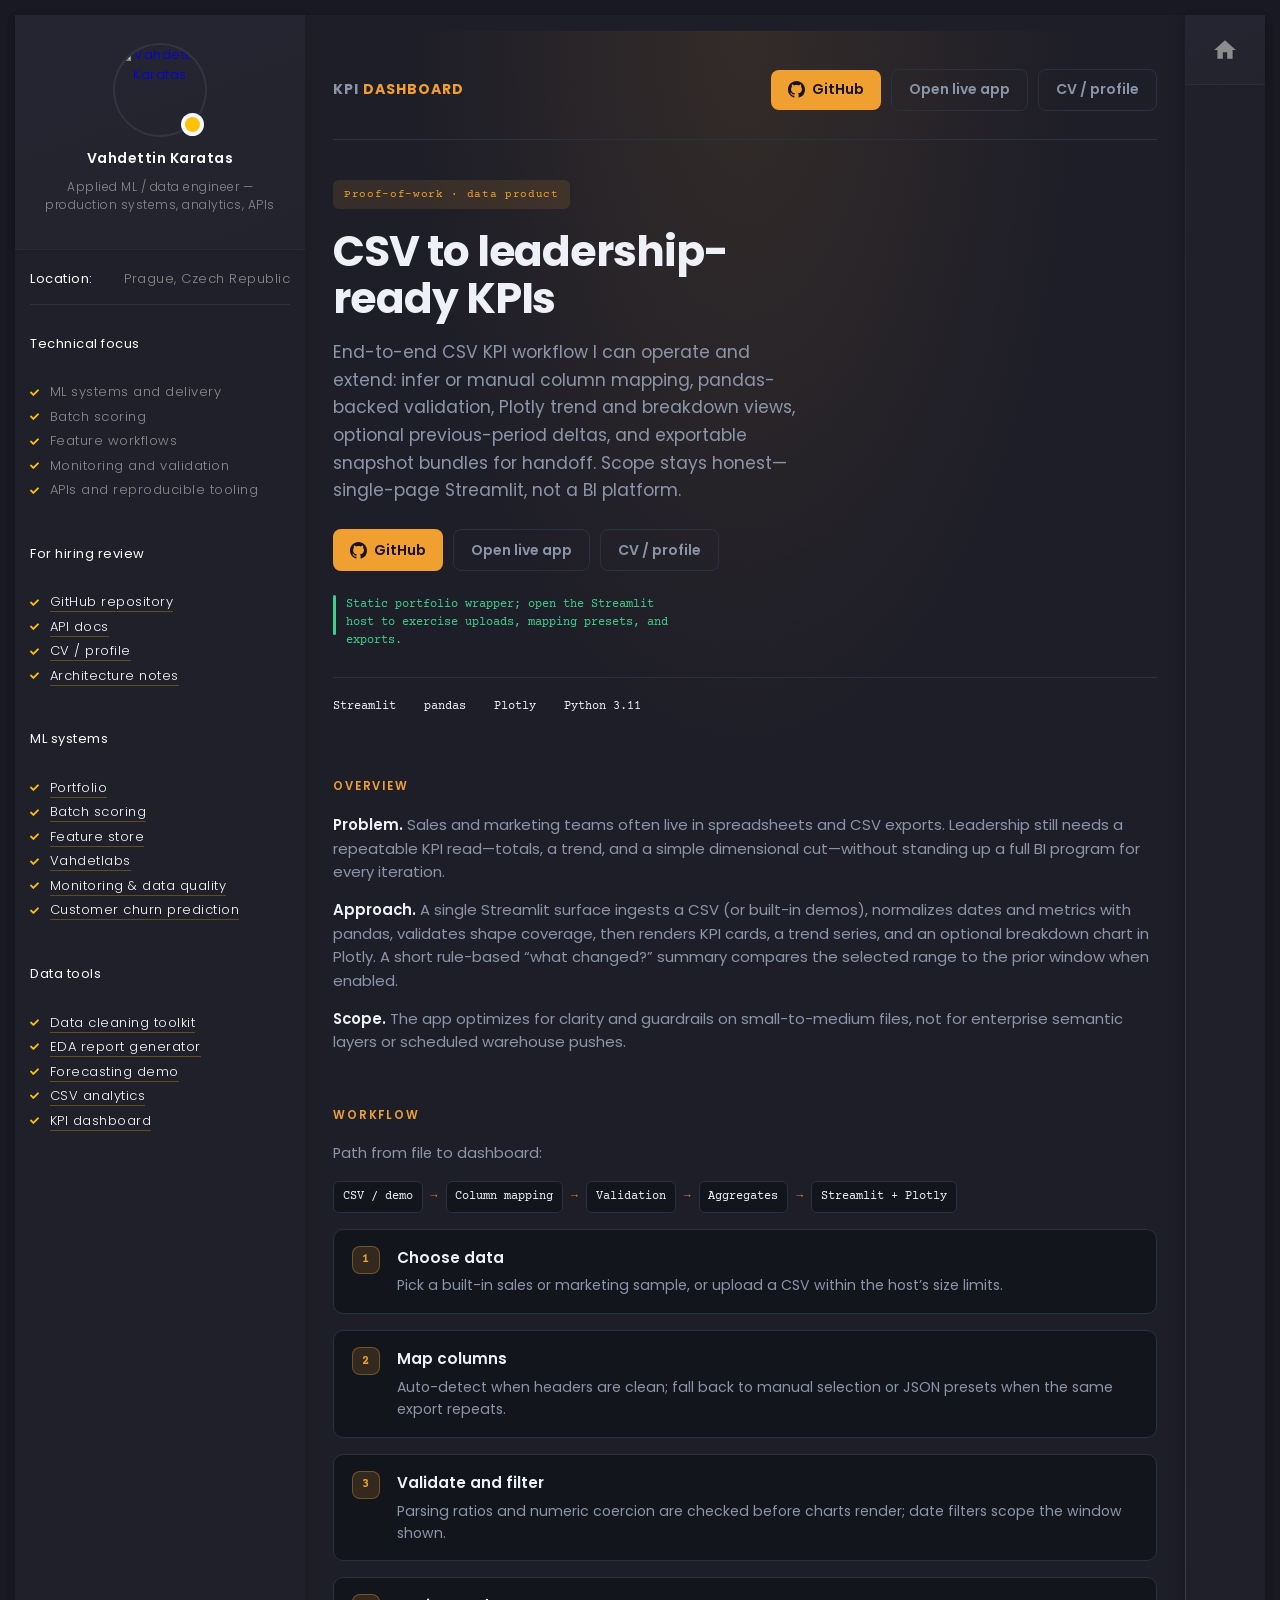
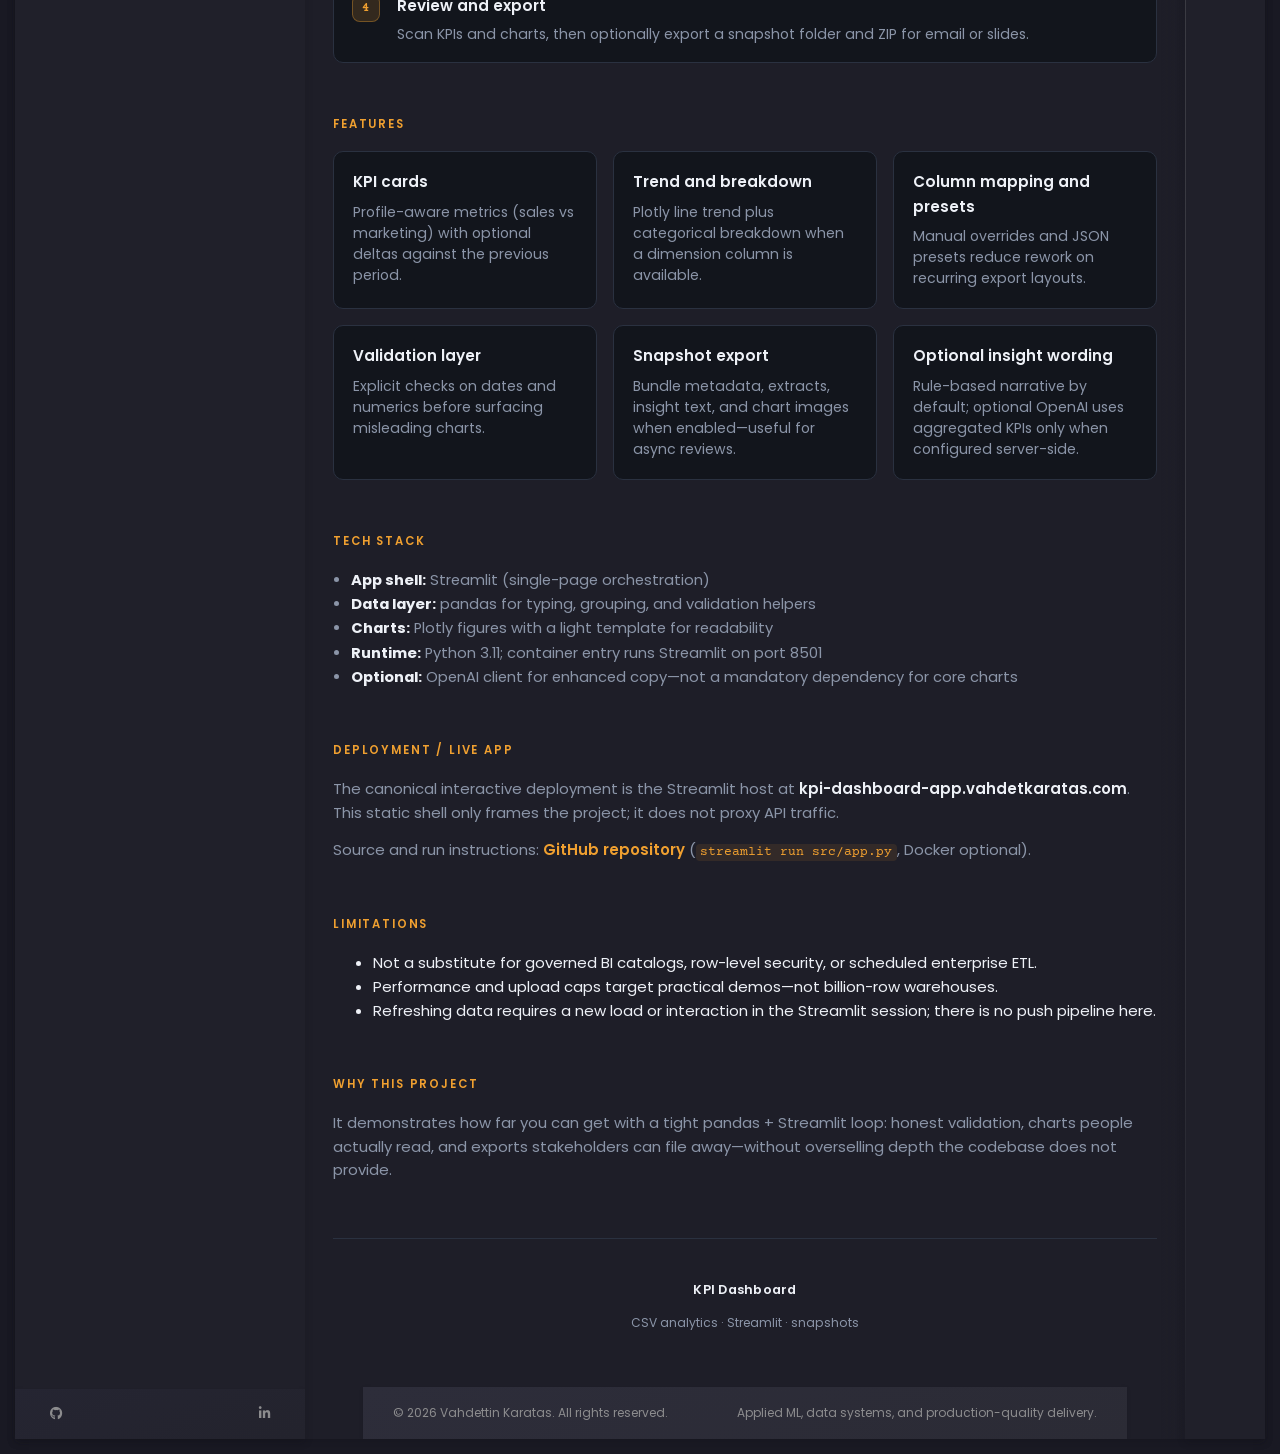
==== layout-shell/index.html @ 9b792c6f "u1" ====
<!DOCTYPE html>
<html lang="en">
<head>
  <meta charset="UTF-8">
  <meta name="viewport" content="width=device-width, initial-scale=1">
  <meta name="description" content="Streamlit KPI dashboard for CSV exports: pandas transforms, Plotly charts, mapping presets, snapshot ZIP export, optional compare-to-previous-period summaries.">
  <meta name="theme-color" content="#0a0c10">
  <title>KPI Dashboard — applied data product</title>
  <link rel="icon" href="/favicon.svg" type="image/svg+xml">
  <link rel="shortcut icon" href="/favicon.svg" type="image/svg+xml">
  <link rel="preconnect" href="https://fonts.googleapis.com">
  <link rel="preconnect" href="https://fonts.gstatic.com" crossorigin>
  <link href="https://fonts.googleapis.com/css2?family=Courier+Prime:ital,wght@0,400;0,700;1,400&family=Poppins:wght@200;300;400;600;700&display=swap" rel="stylesheet">
  <link rel="stylesheet" href="https://cdnjs.cloudflare.com/ajax/libs/font-awesome/5.15.4/css/all.min.css" crossorigin="anonymous" referrerpolicy="no-referrer">
  <link rel="stylesheet" href="shell.css">
  <link rel="stylesheet" href="demo-content.css">
</head>
<body>
  <div class="shell-outer">
    <div class="shell-card">
      <div class="art-info-bar">
        <div class="art-info-bar-frame">
          <div class="art-info-bar-header">
            <button type="button" class="art-info-bar-btn" aria-label="Toggle info" aria-expanded="false">
              <i class="fas fa-ellipsis-v" aria-hidden="true"></i>
            </button>
          </div>

          <div class="art-header">
            <div class="art-avatar">
              <a href="https://vahdetkaratas.com/" class="art-avatar-curtain">
                <img src="https://vahdetkaratas.com/img/face-1.jpg" alt="Vahdettin Karatas" width="90" height="90">
                <i class="fas fa-expand" aria-hidden="true"></i>
              </a>
              <div class="art-lamp-light">
                <div class="art-available-lamp"></div>
              </div>
            </div>
            <h5 class="art-name mb-10"><a href="https://vahdetkaratas.com/">Vahdettin Karatas</a></h5>
            <div class="art-sm-text">Applied ML / data engineer — production systems, analytics, APIs</div>
            
          </div>

          <div id="scrollbar2" class="art-scroll-frame">
            <div class="art-table p-15-15">
              <ul>
                <li><h6>Location:</h6><span>Prague, Czech Republic</span></li>
              </ul>
            </div>

            <div class="art-ls-divider"></div>

            <div class="art-knowledge-block p-30-15">
              <h6 class="mb-15">Technical focus</h6>
              <ul class="art-knowledge-list p-15-0">
                <li>ML systems and delivery</li>
<li>Batch scoring</li>
<li>Feature workflows</li>
<li>Monitoring and validation</li>
<li>APIs and reproducible tooling</li>
              </ul>
            </div>

            <div class="art-knowledge-block p-30-15">
              <h6 class="mb-15">For hiring review</h6>
              <ul class="art-knowledge-list p-15-0">
                <li><a href="https://github.com/vahdetkaratas/streamlit-kpi-dashboard" target="_blank" rel="noopener noreferrer">GitHub repository</a></li>
<li><a href="https://rag-qa.vahdetkaratas.com/docs" target="_blank" rel="noopener noreferrer">API docs</a></li>
<li><a href="https://vahdetkaratas.com/" target="_blank" rel="noopener noreferrer">CV / profile</a></li>
<li><a href="https://github.com/vahdetkaratas/streamlit-kpi-dashboard" target="_blank" rel="noopener noreferrer">Architecture notes</a></li>
              </ul>
            </div>

            <div class="art-knowledge-block p-30-15"><h6 class="mb-15">ML systems</h6><ul class="art-knowledge-list p-15-0"><li><a href="https://vahdetkaratas.com/portfolio" target="_blank" rel="noopener noreferrer">Portfolio</a></li>
<li><a href="https://batch-scoring.vahdetkaratas.com/" target="_blank" rel="noopener noreferrer">Batch scoring</a></li>
<li><a href="https://feature-store.vahdetkaratas.com/" target="_blank" rel="noopener noreferrer">Feature store</a></li>
<li><a href="https://vahdetlabs.com/" target="_blank" rel="noopener noreferrer">Vahdetlabs</a></li>
<li><a href="https://monitoring.vahdetlabs.com/" target="_blank" rel="noopener noreferrer">Monitoring &amp; data quality</a></li>
<li><a href="https://churn.vahdetlabs.com/" target="_blank" rel="noopener noreferrer">Customer churn prediction</a></li></ul></div><div class="art-knowledge-block p-30-15"><h6 class="mb-15">Data tools</h6><ul class="art-knowledge-list p-15-0"><li><a href="https://data-cleaning.vahdetlabs.com/" target="_blank" rel="noopener noreferrer">Data cleaning toolkit</a></li>
<li><a href="https://eda-report.vahdetlabs.com/" target="_blank" rel="noopener noreferrer">EDA report generator</a></li>
<li><a href="https://forecasting.vahdetlabs.com/" target="_blank" rel="noopener noreferrer">Forecasting demo</a></li>
<li><a href="https://ai-analysis.vahdetlabs.com/" target="_blank" rel="noopener noreferrer">CSV analytics</a></li>
<li><a href="https://kpi-dashboard.vahdetlabs.com/" target="_blank" rel="noopener noreferrer">KPI dashboard</a></li></ul></div>
          </div>

          <div class="art-ls-social">
            <a href="https://github.com/vahdetkaratas" target="_blank" rel="noopener noreferrer" title="GitHub" aria-label="GitHub"><i class="fab fa-github" aria-hidden="true"></i></a>
<a href="https://linkedin.com/in/vahdetkaratas" target="_blank" rel="noopener noreferrer" title="LinkedIn" aria-label="LinkedIn"><i class="fab fa-linkedin-in" aria-hidden="true"></i></a>
          </div>
        </div>
      </div>

      <div class="shell-main-wrap" id="shellMainWrap">
        <div class="shell-mobile-curtain" id="shellMobileCurtain" aria-hidden="true"></div>
        <div class="shell-main">
          <main class="shell-scroll" id="shellScroll">
            <div class="shell-content" id="projectContent">
              <div class="batch-page kpi-shell">
                <a class="skip" href="#main">Skip to content</a>

                <div class="wrap">
                  <header>
                    <div class="logo" id="top">KPI <span>Dashboard</span></div>
                    <div class="nav-actions">
                      <a class="btn btn-primary" href="https://github.com/vahdetkaratas/streamlit-kpi-dashboard" target="_blank" rel="noopener noreferrer"><svg viewBox="0 0 24 24" aria-hidden="true"><path d="M12 0C5.37 0 0 5.37 0 12c0 5.31 3.435 9.795 8.205 11.385.6.105.825-.255.825-.57 0-.285-.015-1.23-.015-2.235-3.015.555-3.795-.735-4.035-1.41-.135-.345-.72-1.41-1.23-1.695-.42-.225-1.02-.78-.015-.795.945-.015 1.62.87 1.845 1.23 1.08 1.815 2.805 1.305 3.495.99.105-.78.42-1.305.765-1.605-2.67-.3-5.46-1.335-5.46-5.925 0-1.305.465-2.385 1.23-3.225-.12-.3-.54-1.53.12-3.18 0 0 1.005-.315 3.3 1.23.96-.27 1.98-.405 3-.405s2.04.135 3 .405c2.295-1.56 3.3-1.23 3.3-1.23.66 1.65.24 2.88.12 3.18.765.84 1.23 1.905 1.23 3.225 0 4.605-2.805 5.625-5.475 5.925.435.375.81 1.095.81 2.22 0 1.605-.015 2.895-.015 3.3 0 .315.225.69.825.57A12.02 12.02 0 0024 12c0-6.63-5.37-12-12-12z"/></svg>GitHub</a>
<a class="btn btn-ghost" href="https://kpi-dashboard-app.vahdetkaratas.com/" target="_blank" rel="noopener noreferrer">Open live app</a>
<a class="btn btn-ghost" href="https://vahdetkaratas.com/" target="_blank" rel="noopener noreferrer">CV / profile</a>
                    </div>
                  </header>

                  <div id="main">
                    <section class="hero">
                      <span class="hero-badge">Proof-of-work · data product</span>
                      <h1>CSV to leadership-ready KPIs</h1>
                      <p class="hero-lead">End-to-end CSV KPI workflow I can operate and extend: infer or manual column mapping, pandas-backed validation, Plotly trend and breakdown views, optional previous-period deltas, and exportable snapshot bundles for handoff. Scope stays honest—single-page Streamlit, not a BI platform.</p>
                      <div class="hero-cta">
                        <a class="btn btn-primary" href="https://github.com/vahdetkaratas/streamlit-kpi-dashboard" target="_blank" rel="noopener noreferrer"><svg viewBox="0 0 24 24" aria-hidden="true"><path d="M12 0C5.37 0 0 5.37 0 12c0 5.31 3.435 9.795 8.205 11.385.6.105.825-.255.825-.57 0-.285-.015-1.23-.015-2.235-3.015.555-3.795-.735-4.035-1.41-.135-.345-.72-1.41-1.23-1.695-.42-.225-1.02-.78-.015-.795.945-.015 1.62.87 1.845 1.23 1.08 1.815 2.805 1.305 3.495.99.105-.78.42-1.305.765-1.605-2.67-.3-5.46-1.335-5.46-5.925 0-1.305.465-2.385 1.23-3.225-.12-.3-.54-1.53.12-3.18 0 0 1.005-.315 3.3 1.23.96-.27 1.98-.405 3-.405s2.04.135 3 .405c2.295-1.56 3.3-1.23 3.3-1.23.66 1.65.24 2.88.12 3.18.765.84 1.23 1.905 1.23 3.225 0 4.605-2.805 5.625-5.475 5.925.435.375.81 1.095.81 2.22 0 1.605-.015 2.895-.015 3.3 0 .315.225.69.825.57A12.02 12.02 0 0024 12c0-6.63-5.37-12-12-12z"/></svg>GitHub</a>
<a class="btn btn-ghost" href="https://kpi-dashboard-app.vahdetkaratas.com/" target="_blank" rel="noopener noreferrer">Open live app</a>
<a class="btn btn-ghost" href="https://vahdetkaratas.com/" target="_blank" rel="noopener noreferrer">CV / profile</a>
                      </div>
                      <p class="hero-note">Static portfolio wrapper; open the Streamlit host to exercise uploads, mapping presets, and exports.</p>
                      <div class="metrics" aria-label="Project facts">
                        <div><span>Streamlit</span></div>
<div><span>pandas</span></div>
<div><span>Plotly</span></div>
<div><span>Python 3.11</span></div>
                      </div>
                    </section>

                    

                    <section class="proj-section" aria-labelledby="overview-heading">
  <h2 id="overview-heading">Overview</h2>
  <div class="proj-prose">
    <p><strong>Problem.</strong> Sales and marketing teams often live in spreadsheets and CSV exports. Leadership still needs a repeatable KPI read—totals, a trend, and a simple dimensional cut—without standing up a full BI program for every iteration.</p>
    <p><strong>Approach.</strong> A single Streamlit surface ingests a CSV (or built-in demos), normalizes dates and metrics with pandas, validates shape coverage, then renders KPI cards, a trend series, and an optional breakdown chart in Plotly. A short rule-based “what changed?” summary compares the selected range to the prior window when enabled.</p>
    <p><strong>Scope.</strong> The app optimizes for clarity and guardrails on small-to-medium files, not for enterprise semantic layers or scheduled warehouse pushes.</p>
  </div>
</section>

<section class="proj-section" aria-labelledby="flow-heading">
  <h2 id="flow-heading">Workflow</h2>
  <p class="proj-section-intro">Path from file to dashboard:</p>
  <div class="proj-arch-visual" aria-label="High-level workflow">
    <span class="proj-arch-node">CSV / demo</span>
    <span class="proj-arch-arrow" aria-hidden="true">→</span>
    <span class="proj-arch-node">Column mapping</span>
    <span class="proj-arch-arrow" aria-hidden="true">→</span>
    <span class="proj-arch-node">Validation</span>
    <span class="proj-arch-arrow" aria-hidden="true">→</span>
    <span class="proj-arch-node">Aggregates</span>
    <span class="proj-arch-arrow" aria-hidden="true">→</span>
    <span class="proj-arch-node">Streamlit + Plotly</span>
  </div>
  <ol class="proj-steps">
    <li class="proj-step">
      <span class="proj-step-num">1</span>
      <div class="proj-step-body">
        <h3 class="proj-step-title">Choose data</h3>
        <p>Pick a built-in sales or marketing sample, or upload a CSV within the host’s size limits.</p>
      </div>
    </li>
    <li class="proj-step">
      <span class="proj-step-num">2</span>
      <div class="proj-step-body">
        <h3 class="proj-step-title">Map columns</h3>
        <p>Auto-detect when headers are clean; fall back to manual selection or JSON presets when the same export repeats.</p>
      </div>
    </li>
    <li class="proj-step">
      <span class="proj-step-num">3</span>
      <div class="proj-step-body">
        <h3 class="proj-step-title">Validate and filter</h3>
        <p>Parsing ratios and numeric coercion are checked before charts render; date filters scope the window shown.</p>
      </div>
    </li>
    <li class="proj-step">
      <span class="proj-step-num">4</span>
      <div class="proj-step-body">
        <h3 class="proj-step-title">Review and export</h3>
        <p>Scan KPIs and charts, then optionally export a snapshot folder and ZIP for email or slides.</p>
      </div>
    </li>
  </ol>
</section>

<section class="proj-section" aria-labelledby="features-heading">
  <h2 id="features-heading">Features</h2>
  <div class="proj-card-grid">
    <div class="proj-card">
      <h3 class="proj-card-title">KPI cards</h3>
      <p>Profile-aware metrics (sales vs marketing) with optional deltas against the previous period.</p>
    </div>
    <div class="proj-card">
      <h3 class="proj-card-title">Trend and breakdown</h3>
      <p>Plotly line trend plus categorical breakdown when a dimension column is available.</p>
    </div>
    <div class="proj-card">
      <h3 class="proj-card-title">Column mapping and presets</h3>
      <p>Manual overrides and JSON presets reduce rework on recurring export layouts.</p>
    </div>
    <div class="proj-card">
      <h3 class="proj-card-title">Validation layer</h3>
      <p>Explicit checks on dates and numerics before surfacing misleading charts.</p>
    </div>
    <div class="proj-card">
      <h3 class="proj-card-title">Snapshot export</h3>
      <p>Bundle metadata, extracts, insight text, and chart images when enabled—useful for async reviews.</p>
    </div>
    <div class="proj-card">
      <h3 class="proj-card-title">Optional insight wording</h3>
      <p>Rule-based narrative by default; optional OpenAI uses aggregated KPIs only when configured server-side.</p>
    </div>
  </div>
</section>

<section class="proj-section" aria-labelledby="stack-heading">
  <h2 id="stack-heading">Tech stack</h2>
  <ul class="proj-tech-list">
    <li><strong>App shell:</strong> Streamlit (single-page orchestration)</li>
    <li><strong>Data layer:</strong> pandas for typing, grouping, and validation helpers</li>
    <li><strong>Charts:</strong> Plotly figures with a light template for readability</li>
    <li><strong>Runtime:</strong> Python 3.11; container entry runs Streamlit on port 8501</li>
    <li><strong>Optional:</strong> OpenAI client for enhanced copy—not a mandatory dependency for core charts</li>
  </ul>
</section>

<section class="proj-section" aria-labelledby="deploy-heading">
  <h2 id="deploy-heading">Deployment / live app</h2>
  <div class="proj-prose">
    <p>The canonical interactive deployment is the Streamlit host at <a href="https://kpi-dashboard-app.vahdetkaratas.com/" target="_blank" rel="noopener noreferrer"><strong>kpi-dashboard-app.vahdetkaratas.com</strong></a>. This static shell only frames the project; it does not proxy API traffic.</p>
    <p>Source and run instructions: <a href="https://github.com/vahdetkaratas/streamlit-kpi-dashboard" target="_blank" rel="noopener noreferrer">GitHub repository</a> (<code>streamlit run src/app.py</code>, Docker optional).</p>
  </div>
</section>

<section class="proj-section" aria-labelledby="limitations-body-heading">
  <h2 id="limitations-body-heading">Limitations</h2>
  <div class="proj-prose">
    <ul>
      <li>Not a substitute for governed BI catalogs, row-level security, or scheduled enterprise ETL.</li>
      <li>Performance and upload caps target practical demos—not billion-row warehouses.</li>
      <li>Refreshing data requires a new load or interaction in the Streamlit session; there is no push pipeline here.</li>
    </ul>
  </div>
</section>

<section class="proj-section" aria-labelledby="value-heading">
  <h2 id="value-heading">Why this project</h2>
  <div class="proj-prose">
    <p>It demonstrates how far you can get with a tight pandas + Streamlit loop: honest validation, charts people actually read, and exports stakeholders can file away—without overselling depth the codebase does not provide.</p>
  </div>
</section>

                  </div>

                  <footer class="batch-project-footer">
                    <p class="name">KPI Dashboard</p>
                    <p style="margin:0.35rem 0 0;font-size:0.76rem;">CSV analytics · Streamlit · snapshots</p>
                  </footer>
                </div>
              </div>
            </div>

            <div class="container-fluid p-30-0">
              <footer class="footer">
                <div class="art-copy">© <span id="shellYear"></span> Vahdettin Karatas. All rights reserved.</div>
                <div class="footer-developer">Applied ML, data systems, and production-quality delivery.</div>
              </footer>
            </div>
          </main>
        </div>

        <aside class="shell-rail" aria-label="Home">
          <div class="shell-rail-header">
            <a class="shell-rail-home" href="https://vahdetkaratas.com/" id="shellHomeLink" title="Portfolio home" aria-label="Portfolio home">
              <svg viewBox="0 0 24 24" aria-hidden="true" class="shell-rail-home-icon">
                <path fill="currentColor" d="M10 20v-6h4v6h5v-8h3L12 3 2 12h3v8h5z"/>
              </svg>
            </a>
          </div>
          <div class="shell-rail-spacer" aria-hidden="true"></div>
        </aside>
      </div>
    </div>
  </div>

  <script src="shell.js"></script>
</body>
</html>
---- layout-shell/shell.css ----
/**
 * layout-shell — info bar transcribed from:
 *   _config.scss (tokens), _info-bar.scss, _common.scss (art-table, utilities),
 *   _markup.scss (.art-info-bar / .art-scroll-frame), _enhancements.scss (info bar tweaks)
 */
:root {
  --main-color: #ffc107;
  --text-neon: 0 0 3px rgba(250, 250, 252, 0.4);
  --info-bar-1: rgb(32, 32, 42);
  --info-bar-2-a: rgb(37, 37, 50);
  --info-bar-2-b: rgb(35, 35, 45);
  --content-bg: rgb(30, 30, 40);
  --deep: rgb(25, 25, 35);
  --card-a: rgb(45, 45, 58);
  --card-b: rgb(43, 43, 53);
  --card-s-light: linear-gradient(159deg, rgba(45, 45, 58, 0.88) 0%, rgba(43, 43, 53, 0.88) 100%);
  --text-1: rgb(250, 250, 252);
  --text-2: rgb(140, 140, 142);
  --text-3: rgb(100, 100, 102);
  --border-soft: rgba(255, 255, 255, 0.08);
  --shadow-1: 0 3px 8px 0 rgba(15, 15, 20, 0.2);
  --shadow-2: 0 1px 4px 0 rgba(15, 15, 20, 0.1);
  --tr-sm: 0.2s ease-out;
  --tr-md: 0.4s ease-in-out;
  --rail-width: 80px;
}

* {
  box-sizing: border-box;
}

html,
body {
  margin: 0;
  min-height: 100%;
}

/* Shell outer = .art-app padding */
.shell-outer {
  padding: 15px;
  min-height: 100vh;
  overflow-x: hidden;
  font-family: "Poppins", var(--font-primary, sans-serif);
  background: var(--deep);
  color: var(--text-2);
  font-size: 13px;
  font-weight: 300;
  letter-spacing: 0.5px;
  -webkit-font-smoothing: subpixel-antialiased;
}

.shell-outer * {
  scrollbar-width: none;
}
.shell-outer *::-webkit-scrollbar {
  display: none;
}

.shell-card {
  max-width: 1440px;
  margin: 0 auto;
  background: var(--content-bg);
  box-shadow: var(--shadow-1);
  min-height: calc(100vh - 30px);
  display: flex;
  flex-wrap: nowrap;
  align-items: stretch;
  position: relative;
}

/* ========== INFO BAR (_info-bar.scss + _markup.scss) ========== */
/* No horizontal padding here — only .art-info-bar-frame has 0 15px (_markup).
   Adding both caused “box in box” (30px total inset vs original single gutter). */
/* Typography matches _common.scss body + info-bar text rhythm */
.art-info-bar {
  background: var(--info-bar-1);
  width: 290px;
  min-width: 290px;
  max-width: 290px;
  height: calc(100vh - 30px);
  position: relative;
  z-index: 999;
  box-shadow: var(--shadow-1);
  transition: 0.55s ease-in-out;
  box-sizing: border-box;
  overflow-x: hidden;
  font-size: 13px;
  font-weight: 300;
  letter-spacing: 0.5px;
  line-height: 1.5;
  -webkit-font-smoothing: subpixel-antialiased;
}

.art-info-bar .art-info-bar-frame {
  padding: 0 15px;
  position: relative;
  height: 100%;
  box-sizing: border-box;
}

/* Mobile header — hidden on desktop (_markup.scss) */
.art-info-bar .art-info-bar-header {
  width: 100%;
  height: 70px;
  justify-content: flex-start;
  align-items: center;
  position: absolute;
  left: 0;
  top: 0;
  z-index: 999999999999;
  display: none;
  box-sizing: border-box;
}

.art-info-bar .art-info-bar-btn {
  margin-left: auto;
  pointer-events: all;
  font-size: 14px;
  padding: 30px;
  background: none;
  border: none;
  font: inherit;
  cursor: pointer;
  color: var(--text-2);
}

.art-info-bar .art-info-bar-btn:hover {
  color: var(--text-1);
}

/* Fits inside .art-info-bar-frame (single 15px gutter — no root bar padding) */
.art-info-bar .art-header {
  position: absolute;
  left: 0;
  top: 0;
  z-index: 99999;
  width: 100%;
  box-sizing: border-box;
  padding: 30px;
  height: 235px;
  background: linear-gradient(159deg, rgba(37, 37, 50, 0.98) 0%, rgba(35, 35, 45, 0.98) 100%);
  text-align: center;
  box-shadow: var(--shadow-2);
  border-bottom: 1px solid rgba(140, 140, 142, 0.06);
}

.art-info-bar .art-avatar {
  width: 90px;
  height: 90px;
  margin: 0 auto 15px;
  border-radius: 50%;
  position: relative;
}

.art-info-bar .art-avatar .art-avatar-curtain {
  position: relative;
  width: 100%;
  height: 100%;
  border-radius: 50%;
  display: flex;
  justify-content: center;
  outline: inherit;
  transition: var(--tr-sm), box-shadow 0.2s ease;
  z-index: 0;
  overflow: hidden;
  box-shadow: 0 0 0 2px rgba(140, 140, 142, 0.15);
}

.art-info-bar .art-avatar .art-avatar-curtain:hover {
  opacity: 1;
  outline: inherit;
  box-shadow: 0 0 0 2px rgba(140, 140, 142, 0.25);
}

.art-info-bar .art-avatar .art-avatar-curtain i {
  background: linear-gradient(159deg, rgba(45, 45, 58, 0.88) 0%, rgba(43, 43, 53, 0.88) 100%);
  width: 30px;
  height: 30px;
  text-align: center;
  align-self: center;
  font-weight: 700;
  font-size: 12px;
  line-height: 30px;
  color: var(--text-1);
  border-radius: 50%;
  opacity: 0;
  z-index: 1;
  transition: var(--tr-md);
}

.art-info-bar .art-avatar .art-avatar-curtain img {
  position: absolute;
  width: 100%;
  height: 100%;
  object-fit: cover;
  border-radius: 50%;
  z-index: 0;
  left: 0;
  top: 0;
}

.art-info-bar .art-avatar .art-avatar-curtain:hover i {
  opacity: 0.7;
}

.art-info-bar .art-avatar .art-avatar-curtain:hover i:hover {
  opacity: 1;
  transform: scale(1.07);
}

/* Availability lamp */
.art-info-bar .art-avatar .art-lamp-light {
  z-index: 2;
}

.art-info-bar .art-avatar .art-lamp-light::before {
  content: "";
  position: absolute;
  bottom: -1px;
  right: 1px;
  background: var(--text-1);
  height: 23px;
  width: 23px;
  border-radius: 50%;
  animation: shell-puls 1s infinite;
}

@keyframes shell-puls {
  0% {
    transform: scale(0.6);
    opacity: 1;
  }
  100% {
    transform: scale(1);
    opacity: 0;
  }
}

.art-info-bar .art-avatar .art-available-lamp {
  position: absolute;
  bottom: 3px;
  right: 5px;
  height: 15px;
  width: 15px;
  background: var(--main-color);
  border-radius: 50%;
  z-index: 0;
  transition: var(--tr-md);
  overflow: visible;
}

/* Tooltip: SCSS uses position:relative on ::after — that keeps a layout box under the text area.
   Absolute + visibility fixes the phantom “extra box” while hover still matches the site. */
.art-info-bar .art-avatar .art-available-lamp::after {
  position: absolute;
  left: 28px;
  top: -10px;
  content: "I am available for freelance hire";
  width: 115px;
  display: block;
  padding: 5px 10px;
  font-size: 12px;
  font-weight: 200;
  font-family: "Poppins", sans-serif;
  color: var(--text-2);
  box-shadow: var(--shadow-2);
  background: var(--deep);
  opacity: 0;
  visibility: hidden;
  pointer-events: none;
  transform: translateX(20px);
  transition: var(--tr-md);
  text-align: left;
  white-space: normal;
  margin: 0;
}

.art-info-bar .art-avatar .art-available-lamp::before {
  content: "";
  position: absolute;
  height: 5px;
  width: 5px;
  right: -15px;
  top: 5px;
  opacity: 0;
  background: var(--deep);
  pointer-events: none;
  transform: translateX(20px) rotate(45deg);
  transition: var(--tr-md);
  z-index: 99;
}

.art-info-bar .art-avatar .art-available-lamp:hover::after {
  opacity: 1;
  visibility: visible;
  transform: translateX(0);
}

.art-info-bar .art-avatar .art-available-lamp:hover::before {
  opacity: 1;
  transform: translateX(0) rotate(45deg);
}

/* h5.art-name.mb-10 — .margin:0 was beating .mb-10 (higher specificity); keep 10px below name */
.art-info-bar .art-name {
  color: var(--text-1);
  transition: var(--tr-md);
  font-size: 14px;
  font-weight: 600;
  line-height: 1.25;
  margin: 0 0 10px 0;
  padding: 0;
}

.art-info-bar .art-name a {
  color: var(--text-1);
  text-decoration: none;
  transition: var(--tr-md);
}

.art-info-bar .art-name:hover a {
  color: var(--main-color);
}

.art-info-bar .art-header .art-sm-text {
  font-size: 12px;
  line-height: 1.5;
  margin: 0;
  padding: 0;
}

/* Scroll / list areas still use global .art-sm-text size if needed */
.art-sm-text {
  font-size: 12px;
}

.art-muted {
  color: var(--text-3);
}

/* .mb-10 under last header line (availability) */
.art-info-bar .art-header .art-sm-text.art-muted.mb-10 {
  margin-bottom: 10px;
}

.p-15-15 {
  padding-top: 15px;
  padding-bottom: 15px;
}

.p-30-15 {
  padding-top: 30px;
  padding-bottom: 15px;
}

.p-15-0 {
  padding-top: 15px;
  padding-bottom: 0;
}

.mb-10 {
  margin-bottom: 10px;
}

.mb-15 {
  margin-bottom: 15px;
}

/* Scroll area: _markup.scss .art-info-bar-frame .art-scroll-frame .scroll-content → 240px 0 50px */
.art-info-bar #scrollbar2.art-scroll-frame {
  width: 100%;
  max-width: 100%;
  height: calc(100vh - 30px);
  overflow-x: hidden;
  overflow-y: auto;
  -webkit-overflow-scrolling: touch;
  box-sizing: border-box;
  padding: 240px 0 50px;
}

/* _common.scss .art-table */
.art-info-bar .art-table {
  color: var(--text-2);
}

.art-info-bar .art-table ul {
  padding: 0;
  margin: 0;
}

.art-info-bar .art-table ul li {
  list-style-type: none;
  display: flex;
  justify-content: space-between;
  margin-bottom: 5px;
}

.art-info-bar .art-table ul li:last-child {
  margin-bottom: 0;
}

.art-info-bar .art-table ul li h6 {
  padding-right: 20px;
  margin: 0;
  font-size: 13px;
  font-weight: 400;
  color: var(--text-1);
  line-height: 1.45;
}

.art-info-bar .art-table ul li > span:nth-child(2) {
  text-align: right;
  font-size: 13px;
  line-height: 1.45;
}

/* _common .art-ls-divider + _enhancements */
.art-ls-divider {
  background: var(--text-3);
  width: 100%;
  height: 1px;
  opacity: 0.25;
}

/* .mb-15 must win — do not use margin:0 shorthand on h6 (was overriding .mb-15) */
.art-info-bar .art-knowledge-block > h6 {
  margin: 0 0 15px 0;
  padding: 0;
  font-size: 13px;
  font-weight: 400;
  color: var(--text-1);
  line-height: 1.35;
}

/* _info-bar.scss .art-knowledge-list */
.art-info-bar .art-knowledge-list {
  padding-left: 0;
  margin: 0;
  list-style: none;
}

.art-info-bar .art-knowledge-list li {
  list-style-type: none;
  margin-bottom: 5px;
  padding: 0;
  color: var(--text-2);
  font-size: 13px;
  line-height: 1.5;
}

.art-info-bar .art-knowledge-list li:last-child {
  margin-bottom: 0;
}

.art-info-bar .art-knowledge-list li::before {
  font-family: "Font Awesome 5 Free";
  font-weight: 900;
  content: "\f00c";
  margin-right: 10px;
  font-size: 9px;
  color: var(--main-color);
  display: inline-block;
  vertical-align: 0.1em;
}

/* _info-bar .art-ls-social */
.art-info-bar .art-ls-social {
  display: flex;
  align-items: center;
  justify-content: space-between;
  padding: 0 35px;
  height: 50px;
  background: linear-gradient(159deg, rgba(37, 37, 50, 0.98) 0%, rgba(35, 35, 45, 0.98) 100%);
  position: absolute;
  bottom: 0;
  box-shadow: var(--shadow-2);
  left: 0;
  width: 100%;
  box-sizing: border-box;
  z-index: 999;
}

/* _info-bar social links: no font-size in SCSS — inherit body 13px */
.art-info-bar .art-ls-social a {
  color: var(--text-2);
  transition: var(--tr-sm);
  font-size: 13px;
  line-height: 1;
}

.art-info-bar .art-ls-social a:hover {
  text-shadow: var(--text-neon);
  color: var(--text-1);
  transform: scale(1.1);
  opacity: 1;
}

/* ========== Main column + rail (unchanged shell) ========== */
.shell-main-wrap {
  flex: 1;
  min-width: 0;
  display: flex;
  flex-wrap: nowrap;
  align-items: stretch;
  position: relative;
  min-height: calc(100vh - 30px);
}

/* Desktop: no curtain node */
.shell-mobile-curtain {
  display: none;
}

@media (min-width: 921px) {
  .shell-main-wrap::after {
    content: "";
    position: absolute;
    right: var(--rail-width);
    top: 0;
    bottom: 0;
    width: 24px;
    background: linear-gradient(90deg, transparent 0%, rgba(25, 25, 35, 0.12) 100%);
    pointer-events: none;
    z-index: 5;
  }

  /*
   * Long main content: stretch sidebar + rail with the main column; window scrolls.
   */
  .shell-card {
    align-items: stretch;
  }

  .art-info-bar {
    height: auto;
    align-self: stretch;
    min-height: calc(100vh - 30px);
  }

  .art-info-bar .art-info-bar-frame {
    display: flex;
    flex-direction: column;
    min-height: 100%;
    height: 100%;
  }

  .art-info-bar #scrollbar2.art-scroll-frame {
    height: auto;
    flex: 1 1 auto;
    min-height: 10rem;
    max-height: none;
  }

  .shell-main-wrap {
    align-items: stretch;
    min-height: calc(100vh - 30px);
  }

  .shell-main {
    flex: 1 1 auto;
    min-width: 0;
    min-height: 0;
    display: flex;
    flex-direction: column;
  }

  main.shell-scroll {
    flex: 0 0 auto;
    min-height: 0;
    overflow-x: hidden;
    overflow-y: visible;
  }

  .shell-rail {
    align-self: stretch;
    min-height: calc(100vh - 30px);
  }
}

.shell-main {
  flex: 1;
  min-width: 0;
  display: flex;
  flex-direction: column;
  background: var(--content-bg);
}

.shell-scroll {
  flex: 1;
  min-height: 0;
  overflow-y: auto;
  padding: 2rem 1.75rem 0;
  -webkit-overflow-scrolling: touch;
  color: var(--text-1);
  font-size: 15px;
  font-weight: 400;
  letter-spacing: normal;
}

.shell-content {
  max-width: 900px;
  margin: 0 auto;
  min-height: 35vh;
}

.shell-placeholder {
  margin: 0;
  padding: 2rem 1.25rem;
  border: 1px dashed var(--border-soft);
  border-radius: 4px;
  color: var(--text-3);
  font-size: 0.88rem;
  text-align: center;
  background: rgba(25, 25, 35, 0.25);
}

.container-fluid {
  overflow-x: hidden;
  padding: 0 30px;
  position: relative;
  max-width: 100%;
  box-sizing: border-box;
}

.p-30-0 {
  padding-top: 30px;
  padding-bottom: 0;
}

.footer {
  width: 100%;
  padding: 17px 30px 7px;
  display: flex;
  flex-wrap: wrap;
  justify-content: space-between;
  align-items: center;
  background: linear-gradient(159deg, var(--card-a) 0%, var(--card-b) 100%);
  box-shadow: var(--shadow-2);
  font-size: 12px;
  color: var(--text-2);
  transition: 0.55s ease-in-out;
  z-index: 9;
}

.footer > div {
  margin-bottom: 10px;
}

.footer a {
  color: inherit;
  text-decoration: none;
  transition: var(--tr-sm);
}

.footer a:hover {
  color: var(--text-1);
}

.art-copy {
  color: var(--text-2);
}

.footer-developer {
  color: var(--text-2);
  text-align: right;
}

.shell-rail {
  width: var(--rail-width);
  min-width: var(--rail-width);
  flex-shrink: 0;
  background: var(--info-bar-1);
  display: flex;
  flex-direction: column;
  box-shadow: var(--shadow-1);
  position: relative;
  z-index: 6;
}

.shell-rail::before {
  content: "";
  position: absolute;
  left: 0;
  top: 0;
  bottom: 0;
  width: 1px;
  background: linear-gradient(
    180deg,
    transparent 0%,
    rgba(140, 140, 142, 0.2) 20%,
    rgba(140, 140, 142, 0.25) 50%,
    rgba(140, 140, 142, 0.2) 80%,
    transparent 100%
  );
  pointer-events: none;
}

.shell-rail-header {
  width: 100%;
  height: 70px;
  min-height: 70px;
  display: flex;
  align-items: center;
  justify-content: center;
  background: linear-gradient(159deg, rgba(37, 37, 50, 0.98) 0%, rgba(35, 35, 45, 0.98) 100%);
  border-bottom: 1px solid rgba(140, 140, 142, 0.08);
}

.shell-rail-home {
  display: flex;
  align-items: center;
  justify-content: center;
  width: 100%;
  height: 100%;
  color: var(--text-2);
  text-decoration: none;
  transition: color 0.2s, background 0.2s;
}

.shell-rail-home:hover {
  color: var(--main-color);
  background: rgba(255, 255, 255, 0.04);
}

.shell-rail-home-icon {
  width: 26px;
  height: 26px;
  display: block;
}

.shell-rail-spacer {
  flex: 1;
  min-height: 8px;
}

/* ========== Mobile (_markup max-width 920px) ========== */
@media (max-width: 920px) {
  .container-fluid {
    padding-left: 15px;
    padding-right: 15px;
  }

  .art-info-bar .art-info-bar-header {
    display: flex;
    flex-direction: row;
    align-items: center;
    justify-content: flex-start;
  }

  .shell-card {
    flex-direction: column;
    position: relative;
  }

  .shell-mobile-curtain.is-open {
    display: block;
    position: fixed;
    inset: 0;
    z-index: 998;
    background: rgba(30, 30, 40, 0.88);
    cursor: pointer;
    border: none;
    padding: 0;
    margin: 0;
  }

  .art-info-bar {
    position: absolute;
    left: -290px;
    width: 290px;
    height: 100vh;
    transition: transform 0.2s ease-out;
    z-index: 997;
  }

  .art-info-bar.art-active {
    transform: translateX(290px);
    z-index: 1000;
  }

  .art-info-bar .art-info-bar-btn {
    transform: translateX(70px);
    transition: var(--tr-md);
  }

  .art-info-bar.art-active .art-info-bar-btn {
    transform: translateX(0);
  }

  #scrollbar2.art-scroll-frame {
    height: 100vh;
  }

  .shell-main-wrap {
    flex-direction: column;
    min-height: 0;
    width: 100%;
    max-width: 100vw;
  }

  .shell-main-wrap::after {
    display: none !important;
  }

  .shell-scroll {
    min-height: 50vh;
  }

  .shell-rail {
    width: 100%;
    min-width: 100%;
    flex-direction: row;
    order: -1;
    min-height: 56px;
  }

  .shell-rail-header {
    width: 100%;
    height: 56px;
    min-height: 56px;
    border-bottom: 1px solid var(--border-soft);
  }

  .shell-rail-spacer {
    display: none;
  }
}

@media (max-width: 600px) {
  .footer {
    flex-direction: column;
    align-items: flex-start;
  }
  .footer-developer {
    text-align: left;
  }
}
---- layout-shell/demo-content.css ----
/* Shell main column content — scoped inside .batch-page (layout: shell.css) */
.batch-page {
  --bg: #0a0c10;
  --bg-elevated: #12151c;
  --border: #2a3140;
  --text: #eef1f7;
  --muted: #8b95a8;
  --accent: #f0a030;
  --accent-hover: #ffb84d;
  --accent-glow: rgba(240, 160, 48, 0.12);
  --ok: #3ecf8e;
  --content-bg: rgb(30, 30, 40);
  --font-sans: "Poppins", system-ui, -apple-system, sans-serif;
  --font-mono: "Courier Prime", "Courier New", Courier, monospace;
  --radius: 10px;
  --step: 0.05s;
  position: relative;
  box-sizing: border-box;
  font-family: var(--font-sans);
  color: var(--text);
  line-height: 1.6;
  padding-bottom: 0.5rem;
}

@media (prefers-reduced-motion: reduce) {
  .batch-page * {
    animation-duration: 0.01ms !important;
    animation-iteration-count: 1 !important;
    transition-duration: 0.01ms !important;
  }
}

.batch-page *,
.batch-page *::before,
.batch-page *::after {
  box-sizing: border-box;
}

.batch-page a:focus-visible,
.batch-page .btn:focus-visible {
  outline: 2px solid var(--accent);
  outline-offset: 3px;
}

.batch-page .skip {
  position: absolute;
  left: -9999px;
  top: 0.5rem;
  padding: 0.5rem 1rem;
  background: var(--accent);
  color: var(--bg);
  font-weight: 600;
  z-index: 100;
  border-radius: 4px;
}
.batch-page .skip:focus {
  left: 0.5rem;
}

.batch-page header {
  display: flex;
  flex-wrap: wrap;
  align-items: center;
  justify-content: space-between;
  gap: 1rem;
  padding: 1.35rem 0 1.75rem;
  border-bottom: 1px solid var(--border);
}
.batch-page .logo {
  font-weight: 700;
  font-size: 0.88rem;
  letter-spacing: 0.07em;
  text-transform: uppercase;
  color: var(--muted);
}
.batch-page .logo span {
  color: var(--accent);
}

.batch-page .nav-actions {
  display: flex;
  flex-wrap: wrap;
  align-items: center;
  gap: 0.65rem;
}
.batch-page .btn {
  display: inline-flex;
  align-items: center;
  justify-content: center;
  gap: 0.45rem;
  padding: 0.55rem 1.05rem;
  font-family: var(--font-sans);
  font-weight: 600;
  font-size: 0.875rem;
  text-decoration: none;
  border-radius: 8px;
  border: none;
  cursor: pointer;
  transition: transform 0.18s ease, box-shadow 0.18s ease, background 0.18s ease, color 0.18s ease;
}
.batch-page .btn-primary {
  background: var(--accent);
  color: #1a1206;
}
.batch-page .btn-primary:hover {
  background: var(--accent-hover);
  transform: translateY(-2px);
  box-shadow: 0 10px 28px rgba(240, 160, 48, 0.22);
}
.batch-page .btn-ghost {
  background: transparent;
  color: var(--muted);
  border: 1px solid var(--border);
}
.batch-page .btn-ghost:hover {
  color: var(--text);
  border-color: var(--muted);
  background: var(--bg-elevated);
}
.batch-page .btn svg {
  width: 17px;
  height: 17px;
  fill: currentColor;
  flex-shrink: 0;
}

.batch-page #main > section {
  margin-top: 3.25rem;
  opacity: 0;
  animation: batch-enter 0.6s ease forwards;
}
.batch-page main section.hero {
  opacity: 1;
  animation: none;
}
.batch-page #main > section:nth-of-type(2) {
  animation-delay: calc(var(--step) * 1);
}
.batch-page #main > section:nth-of-type(3) {
  animation-delay: calc(var(--step) * 2);
}
.batch-page #main > section:nth-of-type(4) {
  animation-delay: calc(var(--step) * 3);
}
.batch-page #main > section:nth-of-type(5) {
  animation-delay: calc(var(--step) * 4);
}
.batch-page #main > section:nth-of-type(6) {
  animation-delay: calc(var(--step) * 5);
}
.batch-page #main > section:nth-of-type(7) {
  animation-delay: calc(var(--step) * 6);
}
@keyframes batch-enter {
  from {
    opacity: 0;
    transform: translateY(14px);
  }
  to {
    opacity: 1;
    transform: translateY(0);
  }
}

.batch-page .wrap {
  position: relative;
  z-index: 1;
  max-width: 880px;
  margin: 0 auto;
  padding: 0 0 1rem;
}

.batch-page .hero {
  padding: 2.5rem 0 0.5rem;
  margin-top: 0 !important;
}
.batch-page .hero .hero-badge {
  display: inline-block;
  font-family: var(--font-mono);
  font-size: 0.68rem;
  font-weight: 500;
  padding: 0.38rem 0.7rem;
  background: rgba(240, 160, 48, 0.12);
  color: var(--accent);
  border-radius: 6px;
  margin-bottom: 1.2rem;
  letter-spacing: 0.06em;
}
.batch-page h1 {
  font-size: clamp(1.85rem, 5.2vw, 2.65rem);
  font-weight: 700;
  line-height: 1.1;
  margin: 0 0 1.1rem;
  letter-spacing: -0.025em;
  max-width: 18ch;
}
.batch-page .hero-lead {
  font-size: 1.08rem;
  font-weight: 400;
  color: var(--muted);
  max-width: 42ch;
  margin: 0 0 1.5rem;
}
.batch-page .hero-cta {
  display: flex;
  flex-wrap: wrap;
  gap: 0.65rem;
  margin-bottom: 1.5rem;
}
.batch-page .hero-note {
  display: flex;
  align-items: flex-start;
  gap: 0.65rem;
  max-width: 48ch;
  font-family: var(--font-mono);
  font-size: 0.78rem;
  color: var(--ok);
  line-height: 1.45;
  margin: 0;
}
.batch-page .hero-note::before {
  content: "";
  width: 3px;
  min-height: 2.5rem;
  background: var(--ok);
  border-radius: 2px;
  flex-shrink: 0;
}
.batch-page .metrics {
  display: flex;
  flex-wrap: wrap;
  gap: 1rem 1.75rem;
  margin-top: 1.75rem;
  padding-top: 1.25rem;
  border-top: 1px solid var(--border);
  font-family: var(--font-mono);
  font-size: 0.72rem;
  color: var(--muted);
}
.batch-page .metrics span {
  color: var(--text);
  font-weight: 500;
}

.batch-page h2 {
  font-size: 0.72rem;
  font-weight: 600;
  text-transform: uppercase;
  letter-spacing: 0.16em;
  color: var(--muted);
  margin: 0 0 1.1rem;
}

/* Main body section titles (Overview, Architecture, Live demo, …) + limitations — site accent */
.batch-page .proj-section > h2,
.batch-page #scope > h2 {
  color: var(--accent);
}

.batch-page .compare {
  display: grid;
  grid-template-columns: 1fr 1fr;
  gap: 1rem;
}
@media (max-width: 680px) {
  .batch-page .compare {
    grid-template-columns: 1fr;
  }
}
.batch-page .card {
  background: var(--bg-elevated);
  border: 1px solid var(--border);
  border-radius: var(--radius);
  padding: 1.35rem 1.4rem;
}
.batch-page .card h3 {
  margin: 0 0 0.45rem;
  font-size: 1.02rem;
  font-weight: 600;
}
.batch-page .card p {
  margin: 0;
  font-size: 0.9rem;
  color: var(--muted);
  line-height: 1.55;
}
.batch-page .card.featured {
  border-color: rgba(240, 160, 48, 0.45);
  box-shadow: 0 0 0 1px rgba(240, 160, 48, 0.08) inset;
  background: linear-gradient(165deg, var(--bg-elevated) 0%, rgba(240, 160, 48, 0.05) 100%);
}

.batch-page .pipeline-wrap {
  margin-top: 0.35rem;
}
.batch-page .pipeline {
  display: flex;
  align-items: stretch;
  font-family: var(--font-mono);
  font-size: 0.74rem;
}
.batch-page .pipe-step {
  flex: 1;
  min-width: 0;
  background: var(--bg-elevated);
  border: 1px solid var(--border);
  padding: 1rem 0.65rem;
  text-align: center;
  position: relative;
}
.batch-page .pipe-step:first-child {
  border-radius: 8px 0 0 8px;
}
.batch-page .pipe-step:last-child {
  border-radius: 0 8px 8px 0;
}
.batch-page .pipe-step .step-label {
  display: block;
  color: var(--accent);
  font-size: 0.62rem;
  font-weight: 500;
  text-transform: uppercase;
  letter-spacing: 0.1em;
  margin-bottom: 0.4rem;
}
.batch-page .pipe-step .step-name {
  color: var(--text);
  font-weight: 500;
}
.batch-page .pipe-step:not(:last-child)::after {
  content: "→";
  position: absolute;
  right: -0.58rem;
  top: 50%;
  transform: translateY(-50%);
  color: var(--muted);
  font-size: 0.95rem;
  z-index: 2;
  background: var(--content-bg);
  padding: 0 0.15rem;
}

@media (max-width: 720px) {
  .batch-page .pipeline {
    flex-direction: column;
  }
  .batch-page .pipe-step {
    border-radius: 0 !important;
    border-bottom: none;
    padding: 0.95rem 1rem;
    text-align: left;
    display: grid;
    grid-template-columns: auto 1fr;
    gap: 0.35rem 1rem;
    align-items: center;
  }
  .batch-page .pipe-step:first-child {
    border-radius: 8px 8px 0 0 !important;
  }
  .batch-page .pipe-step:last-child {
    border-radius: 0 0 8px 8px !important;
    border-bottom: 1px solid var(--border);
  }
  .batch-page .pipe-step:not(:last-child)::after {
    content: "↓";
    position: static;
    transform: none;
    grid-column: 1 / -1;
    text-align: center;
    padding: 0.2rem 0;
    background: var(--content-bg);
    border-left: 1px solid var(--border);
    border-right: 1px solid var(--border);
    color: var(--accent);
    font-size: 1.1rem;
  }
  .batch-page .pipe-step .step-label {
    margin: 0;
  }
}

.batch-page .stack {
  display: flex;
  flex-wrap: wrap;
  gap: 0.45rem;
}
.batch-page .tag {
  font-family: var(--font-mono);
  font-size: 0.72rem;
  padding: 0.38rem 0.62rem;
  background: var(--bg-elevated);
  border: 1px solid var(--border);
  border-radius: 6px;
  color: var(--text);
}

.batch-page .schemas {
  display: grid;
  grid-template-columns: 1fr 1fr;
  gap: 1.1rem;
}
@media (max-width: 640px) {
  .batch-page .schemas {
    grid-template-columns: 1fr;
  }
}
.batch-page .schema-box h3 {
  font-size: 0.78rem;
  font-weight: 600;
  margin: 0 0 0.55rem;
  color: var(--accent);
  letter-spacing: 0.04em;
}
.batch-page .schema-box pre {
  margin: 0;
  padding: 1rem 1.1rem;
  background: #06080c;
  border: 1px solid var(--border);
  border-radius: 8px;
  font-family: var(--font-mono);
  font-size: 0.66rem;
  line-height: 1.55;
  overflow-x: auto;
  color: var(--muted);
}
.batch-page .schema-box pre .k {
  color: var(--ok);
}

.batch-page .pitch {
  background: var(--bg-elevated);
  border: 1px solid var(--border);
  border-radius: var(--radius);
  padding: 1.45rem 1.5rem 1.3rem;
}
.batch-page .pitch ul {
  margin: 0;
  padding-left: 1.15rem;
  color: var(--muted);
  font-size: 0.93rem;
}
.batch-page .pitch li {
  margin-bottom: 0.85rem;
}
.batch-page .pitch li:last-child {
  margin-bottom: 0;
}
.batch-page .pitch li strong {
  color: var(--text);
  font-weight: 600;
}
.batch-page .pitch code {
  font-family: var(--font-mono);
  font-size: 0.84em;
  color: var(--accent);
  background: rgba(240, 160, 48, 0.1);
  padding: 0.12em 0.35em;
  border-radius: 4px;
}

.batch-page .notebook-cta {
  background: var(--bg-elevated);
  border: 1px solid var(--border);
  border-radius: var(--radius);
  padding: 1.15rem 1.35rem;
  font-size: 0.93rem;
  color: var(--muted);
  line-height: 1.55;
}
.batch-page .notebook-cta strong {
  color: var(--text);
  font-weight: 600;
}
.batch-page .notebook-cta a {
  color: var(--accent);
  font-weight: 600;
  text-decoration: none;
}
.batch-page .notebook-cta a:hover {
  text-decoration: underline;
  color: var(--accent-hover);
}
.batch-page .notebook-cta code {
  font-family: var(--font-mono);
  font-size: 0.78em;
  color: var(--accent);
  background: rgba(240, 160, 48, 0.08);
  padding: 0.1em 0.35em;
  border-radius: 4px;
}

.batch-page .batch-project-footer {
  margin-top: 3.5rem;
  padding-top: 1.75rem;
  border-top: 1px solid var(--border);
  text-align: center;
  font-size: 0.8rem;
  color: var(--muted);
}
.batch-page .batch-project-footer .name {
  font-weight: 600;
  color: var(--text);
  letter-spacing: 0.02em;
}

/* Subtle content backdrop so cards read on shell bg */
.batch-page .wrap::before {
  content: "";
  position: absolute;
  inset: -1rem -1.25rem 0;
  z-index: -1;
  border-radius: 12px;
  background: radial-gradient(ellipse 70% 45% at 50% 0%, var(--accent-glow), transparent 55%);
  pointer-events: none;
  opacity: 0.85;
}

/* Interactive demo section */
.batch-page .demo-section {
  margin-top: 1.5rem;
}
.batch-page .demo-section h2 {
  margin-top: 0;
  margin-bottom: 0.55rem;
}
/* Intro + disclaimer — override .card p { margin:0 } */
.batch-page .card .demo-lead {
  margin: 0 0 0.7rem;
  font-size: 0.9rem;
  color: var(--muted);
  line-height: 1.55;
}
.batch-page .card .demo-note {
  margin: 0 0 1.35rem;
  padding: 0.65rem 0.85rem;
  font-size: 0.8rem;
  color: var(--muted);
  line-height: 1.5;
  background: rgba(0, 0, 0, 0.2);
  border: 1px solid var(--border);
  border-radius: 8px;
  max-width: 52rem;
}
.batch-page .card .demo-note code {
  font-family: var(--font-mono);
  font-size: 0.88em;
  color: var(--accent);
}
.batch-page .demo-form {
  display: flex;
  flex-direction: column;
  align-items: flex-start;
  gap: 1rem;
  margin-top: 0;
  margin-bottom: 0.5rem;
  padding-top: 0.35rem;
  padding-bottom: 0.35rem;
}
.batch-page .demo-hint {
  margin: 0.2rem 0 0.85rem;
  font-size: 0.8rem;
  color: var(--muted);
  line-height: 1.45;
}
.batch-page .demo-actions {
  display: flex;
  flex-wrap: wrap;
  align-items: center;
  gap: 0.65rem;
  margin-top: 0.25rem;
}
.batch-page .demo-field label {
  display: block;
  font-size: 0.8rem;
  font-weight: 600;
  color: var(--muted);
  margin-bottom: 0.35rem;
}
.batch-page .demo-field input[type="file"] {
  margin-top: 0.4rem;
  font-size: 0.85rem;
  color: var(--text);
}
.batch-page .demo-field-inline input[type="number"] {
  width: 6rem;
  padding: 0.45rem 0.55rem;
  border-radius: 6px;
  border: 1px solid var(--border);
  background: var(--bg-elevated);
  color: var(--text);
  font-family: var(--font-mono);
  font-size: 0.88rem;
}
.batch-page .demo-status {
  margin: 1.5rem 0 0.75rem;
  padding-top: 0.5rem;
  font-size: 0.88rem;
  color: var(--muted);
  line-height: 1.5;
  min-height: 1.5em;
}
.batch-page .demo-status--error {
  color: #f08070;
}
.batch-page .demo-results {
  margin-top: 0.25rem;
  padding-top: 0.65rem;
}
.batch-page .demo-summary,
.batch-page .demo-columns {
  font-size: 0.88rem;
  color: var(--muted);
  margin: 0 0 0.65rem;
  line-height: 1.5;
}
.batch-page .demo-summary {
  margin-top: 0.15rem;
}
.batch-page .demo-table-wrap {
  overflow-x: auto;
  margin: 0.75rem 0 1rem;
  border: 1px solid var(--border);
  border-radius: var(--radius);
  background: var(--bg-elevated);
}
.batch-page .demo-preview-table {
  width: 100%;
  border-collapse: collapse;
  font-family: var(--font-mono);
  font-size: 0.78rem;
}
.batch-page .demo-preview-table th,
.batch-page .demo-preview-table td {
  padding: 0.45rem 0.65rem;
  text-align: left;
  border-bottom: 1px solid var(--border);
}
.batch-page .demo-preview-table th {
  color: var(--accent);
  font-weight: 600;
}
.batch-page .demo-download-wrap {
  margin: 0;
}

/* ----- Project body partial (shell/body/*.html) — under .batch-page ----- */
.batch-page .proj-section-intro {
  font-size: 0.92rem;
  color: var(--muted);
  margin: 0 0 1rem;
  line-height: 1.55;
  max-width: 52ch;
}
.batch-page .proj-prose p {
  margin: 0 0 0.85rem;
  font-size: 0.93rem;
  color: var(--muted);
  line-height: 1.6;
}
.batch-page .proj-prose p:last-child {
  margin-bottom: 0;
}
.batch-page .proj-prose strong {
  color: var(--text);
  font-weight: 600;
}
.batch-page .proj-prose code {
  font-family: var(--font-mono);
  font-size: 0.86em;
  color: var(--accent);
  background: rgba(240, 160, 48, 0.1);
  padding: 0.1em 0.35em;
  border-radius: 4px;
}
.batch-page .proj-prose a {
  color: var(--accent);
  font-weight: 600;
  text-decoration: none;
}
.batch-page .proj-prose a:hover {
  text-decoration: underline;
  color: var(--accent-hover);
}

.batch-page .proj-arch-visual {
  display: flex;
  flex-wrap: wrap;
  align-items: center;
  gap: 0.4rem 0.5rem;
  margin: 1rem 0;
  font-family: var(--font-mono);
  font-size: 0.72rem;
  color: var(--muted);
}
.batch-page .proj-arch-node {
  padding: 0.35rem 0.55rem;
  background: var(--bg-elevated);
  border: 1px solid var(--border);
  border-radius: 6px;
  color: var(--text);
}
.batch-page .proj-arch-arrow {
  color: var(--accent);
  opacity: 0.85;
}
.batch-page .proj-arch-caption {
  font-size: 0.8rem;
  color: var(--muted);
  margin: 0 0 1.25rem;
}

.batch-page .proj-steps {
  list-style: none;
  margin: 0;
  padding: 0;
  counter-reset: projstep;
}
.batch-page .proj-step {
  display: grid;
  grid-template-columns: auto 1fr;
  gap: 0.85rem 1.1rem;
  margin-bottom: 1rem;
  padding: 1rem 1.1rem;
  background: var(--bg-elevated);
  border: 1px solid var(--border);
  border-radius: var(--radius);
}
.batch-page .proj-step:last-child {
  margin-bottom: 0;
}
.batch-page .proj-step-num {
  width: 1.75rem;
  height: 1.75rem;
  border-radius: 8px;
  background: rgba(240, 160, 48, 0.15);
  border: 1px solid rgba(240, 160, 48, 0.35);
  color: var(--accent);
  font-family: var(--font-mono);
  font-size: 0.75rem;
  font-weight: 600;
  display: flex;
  align-items: center;
  justify-content: center;
}
.batch-page .proj-step-title {
  margin: 0 0 0.35rem;
  font-size: 0.95rem;
  font-weight: 600;
  color: var(--text);
}
.batch-page .proj-step-body p {
  margin: 0;
  font-size: 0.88rem;
  color: var(--muted);
  line-height: 1.55;
}

.batch-page .proj-card-grid {
  display: grid;
  grid-template-columns: repeat(auto-fill, minmax(240px, 1fr));
  gap: 1rem;
  margin-top: 0.5rem;
}
.batch-page .proj-card {
  background: var(--bg-elevated);
  border: 1px solid var(--border);
  border-radius: var(--radius);
  padding: 1.15rem 1.2rem;
}
.batch-page .proj-card-title {
  margin: 0 0 0.45rem;
  font-size: 0.95rem;
  font-weight: 600;
  color: var(--text);
}
.batch-page .proj-card p {
  margin: 0;
  font-size: 0.88rem;
  color: var(--muted);
  line-height: 1.5;
}

.batch-page .proj-tech-list {
  margin: 0;
  padding-left: 1.15rem;
  color: var(--muted);
  font-size: 0.92rem;
  line-height: 1.65;
}
.batch-page .proj-tech-list strong {
  color: var(--text);
}

/* Live demo */
.batch-page .proj-demo-section {
  margin-top: 2rem;
}
.batch-page .proj-demo {
  margin-top: 0.75rem;
  padding: 1.25rem 1.35rem;
  background: var(--bg-elevated);
  border: 1px solid var(--border);
  border-radius: var(--radius);
}
.batch-page .proj-demo-hint {
  margin: 0 0 0.65rem;
  font-size: 0.8rem;
  color: var(--muted);
}
.batch-page .proj-example-chips {
  display: flex;
  flex-wrap: wrap;
  gap: 0.45rem;
  margin-bottom: 1rem;
}
.batch-page .proj-example-chip {
  font-family: var(--font-sans);
  font-size: 0.78rem;
  padding: 0.4rem 0.65rem;
  border-radius: 6px;
  border: 1px solid var(--border);
  background: #06080c;
  color: var(--muted);
  cursor: pointer;
  transition: color 0.15s ease, border-color 0.15s ease;
}
.batch-page .proj-example-chip:hover {
  color: var(--text);
  border-color: var(--accent);
}
.batch-page .proj-demo-label {
  display: block;
  font-size: 0.8rem;
  font-weight: 600;
  color: var(--muted);
  margin-bottom: 0.35rem;
}
.batch-page .proj-demo-input {
  width: 100%;
  min-height: 4.5rem;
  padding: 0.65rem 0.75rem;
  border-radius: 8px;
  border: 1px solid var(--border);
  background: #06080c;
  color: var(--text);
  font-family: var(--font-sans);
  font-size: 0.9rem;
  line-height: 1.45;
  resize: vertical;
}
.batch-page .proj-demo-row {
  margin-top: 0.85rem;
}
.batch-page .proj-btn {
  font-family: var(--font-sans);
  font-weight: 600;
  font-size: 0.875rem;
  padding: 0.55rem 1.2rem;
  border-radius: 8px;
  border: none;
  cursor: pointer;
}
.batch-page .proj-btn-primary {
  background: var(--accent);
  color: #1a1206;
}
.batch-page .proj-btn-primary:hover {
  background: var(--accent-hover);
}
.batch-page .proj-btn:disabled {
  opacity: 0.55;
  cursor: not-allowed;
}
.batch-page .proj-demo-progress {
  display: flex;
  align-items: center;
  gap: 0.6rem;
  margin-top: 1rem;
  font-size: 0.85rem;
  color: var(--muted);
}
/* Author `display:flex` must not override [hidden]; otherwise the spinner shows on load. */
.batch-page .proj-demo-progress[hidden] {
  display: none !important;
}
.batch-page .proj-demo-progress[hidden] .proj-demo-spinner {
  animation: none;
}
.batch-page .proj-demo-spinner {
  width: 1rem;
  height: 1rem;
  border: 2px solid var(--border);
  border-top-color: var(--accent);
  border-radius: 50%;
  animation: shell-spin 0.7s linear infinite;
}
@keyframes shell-spin {
  to {
    transform: rotate(360deg);
  }
}
.batch-page .proj-demo-status {
  margin-top: 0.75rem;
  font-size: 0.88rem;
  color: var(--muted);
  min-height: 1.35em;
}
.batch-page .proj-demo-status.is-error {
  color: #f08070;
}
.batch-page .proj-demo-out {
  margin-top: 1.15rem;
  padding-top: 1rem;
  border-top: 1px solid var(--border);
}
.batch-page .proj-demo-out-title {
  margin: 0 0 0.5rem;
  font-size: 0.78rem;
  font-weight: 600;
  text-transform: uppercase;
  letter-spacing: 0.12em;
  color: var(--muted);
}
.batch-page .proj-answer-grounding {
  font-size: 0.82rem;
  color: var(--muted);
  margin: 0 0 0.65rem;
  line-height: 1.5;
}
.batch-page .proj-demo-answer {
  font-size: 0.95rem;
  color: var(--text);
  line-height: 1.6;
  white-space: pre-wrap;
}
.batch-page .proj-sources-lead {
  font-size: 0.82rem;
  color: var(--muted);
  margin: 0 0 0.65rem;
}
.batch-page .proj-sources-cards {
  display: grid;
  gap: 0.65rem;
}
.batch-page .proj-source-card {
  padding: 0.85rem 1rem;
  background: #06080c;
  border: 1px solid var(--border);
  border-radius: 8px;
}
.batch-page .proj-source-doc {
  font-weight: 600;
  font-size: 0.88rem;
  color: var(--text);
  margin-bottom: 0.45rem;
}
.batch-page .proj-source-meta {
  display: grid;
  grid-template-columns: auto 1fr;
  gap: 0.2rem 0.75rem;
  margin: 0;
  font-size: 0.8rem;
  color: var(--muted);
}
.batch-page .proj-source-meta dt {
  color: var(--accent);
  font-weight: 500;
}
.batch-page .proj-sources-empty {
  font-size: 0.85rem;
  color: var(--muted);
  margin: 0;
}
.batch-page .proj-context-details {
  margin-top: 1rem;
  font-size: 0.85rem;
  color: var(--muted);
}
.batch-page .proj-context-summary {
  cursor: pointer;
  color: var(--accent);
  font-weight: 600;
}
.batch-page .proj-context-excerpt {
  margin: 0.5rem 0 0;
  padding: 0.85rem 1rem;
  background: #06080c;
  border: 1px solid var(--border);
  border-radius: 8px;
  font-family: var(--font-mono);
  font-size: 0.72rem;
  line-height: 1.45;
  overflow-x: auto;
  color: var(--muted);
  white-space: pre-wrap;
}

/* Sidebar link rows */
.art-info-bar .art-knowledge-list li a {
  color: var(--text-1);
  text-decoration: none;
  border-bottom: 1px solid rgba(255, 193, 7, 0.28);
}
.art-info-bar .art-knowledge-list li a:hover {
  color: var(--main-color);
  border-bottom-color: var(--main-color);
}
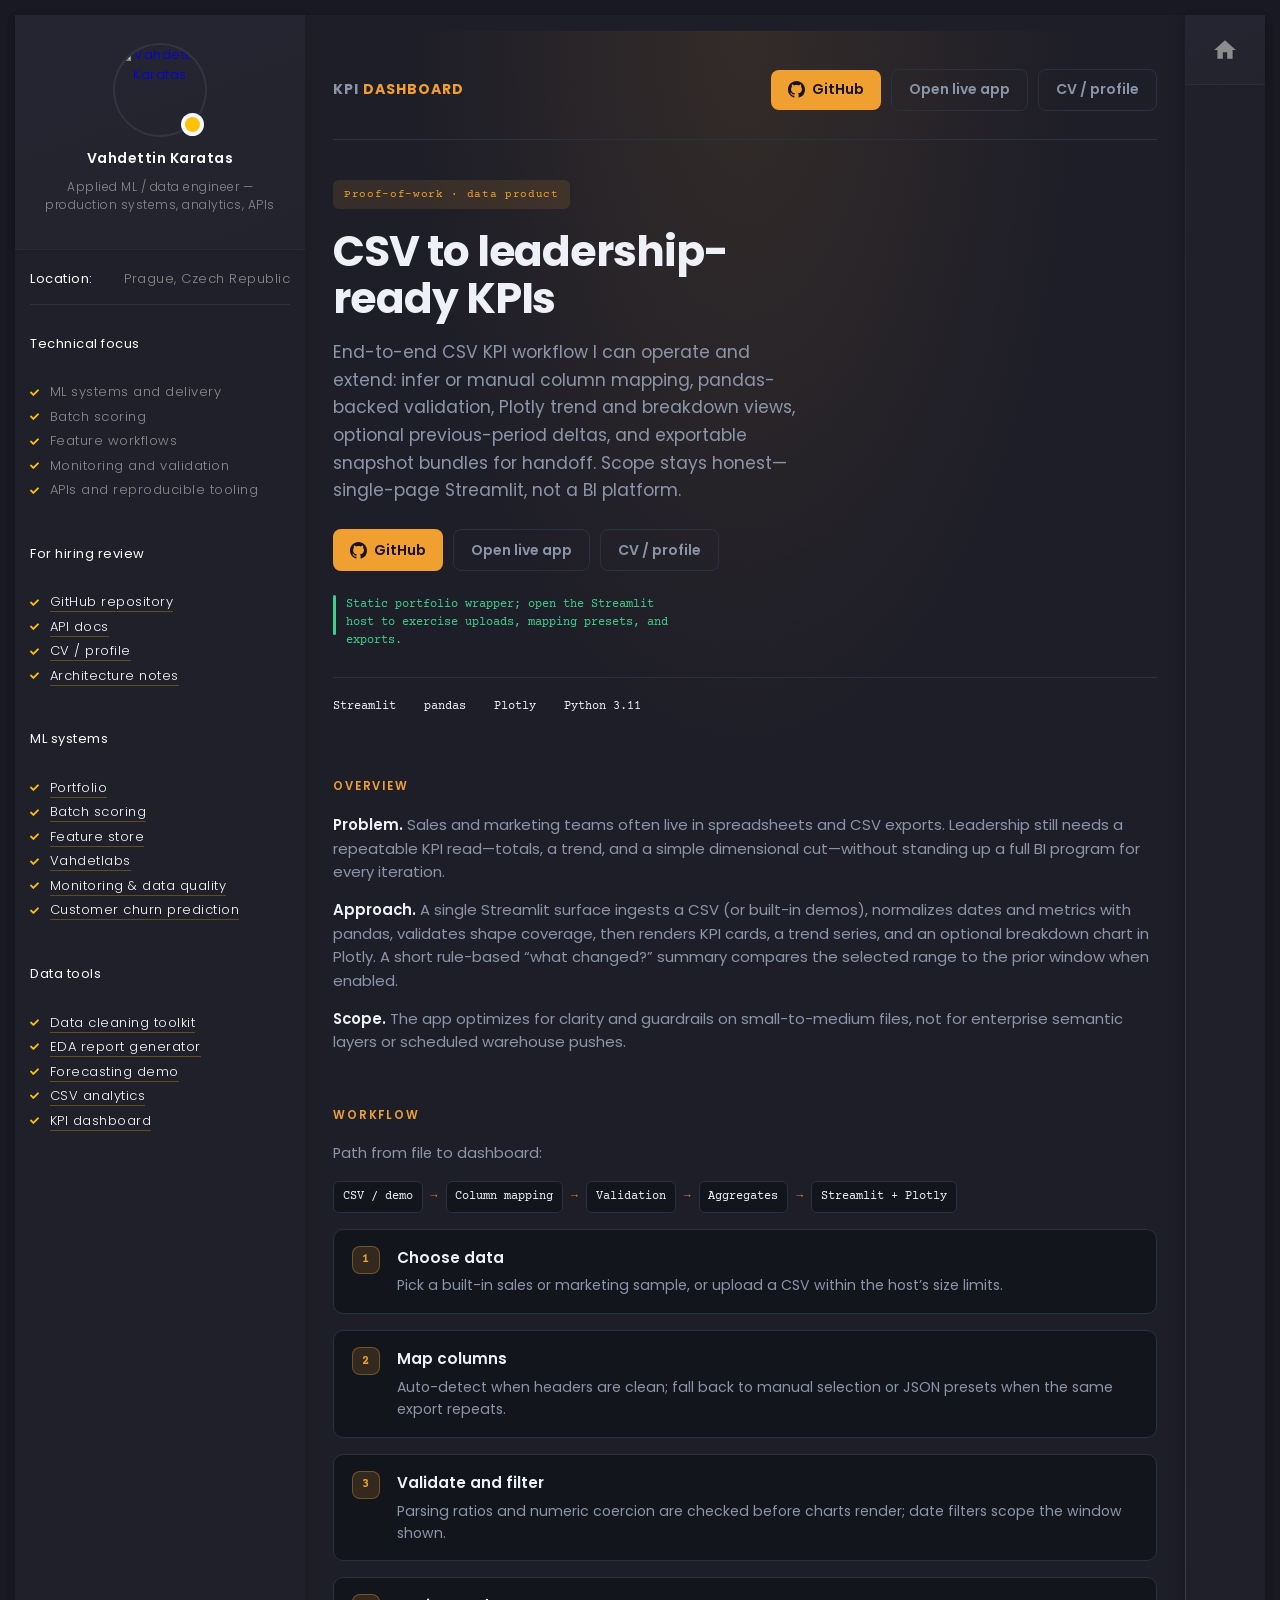
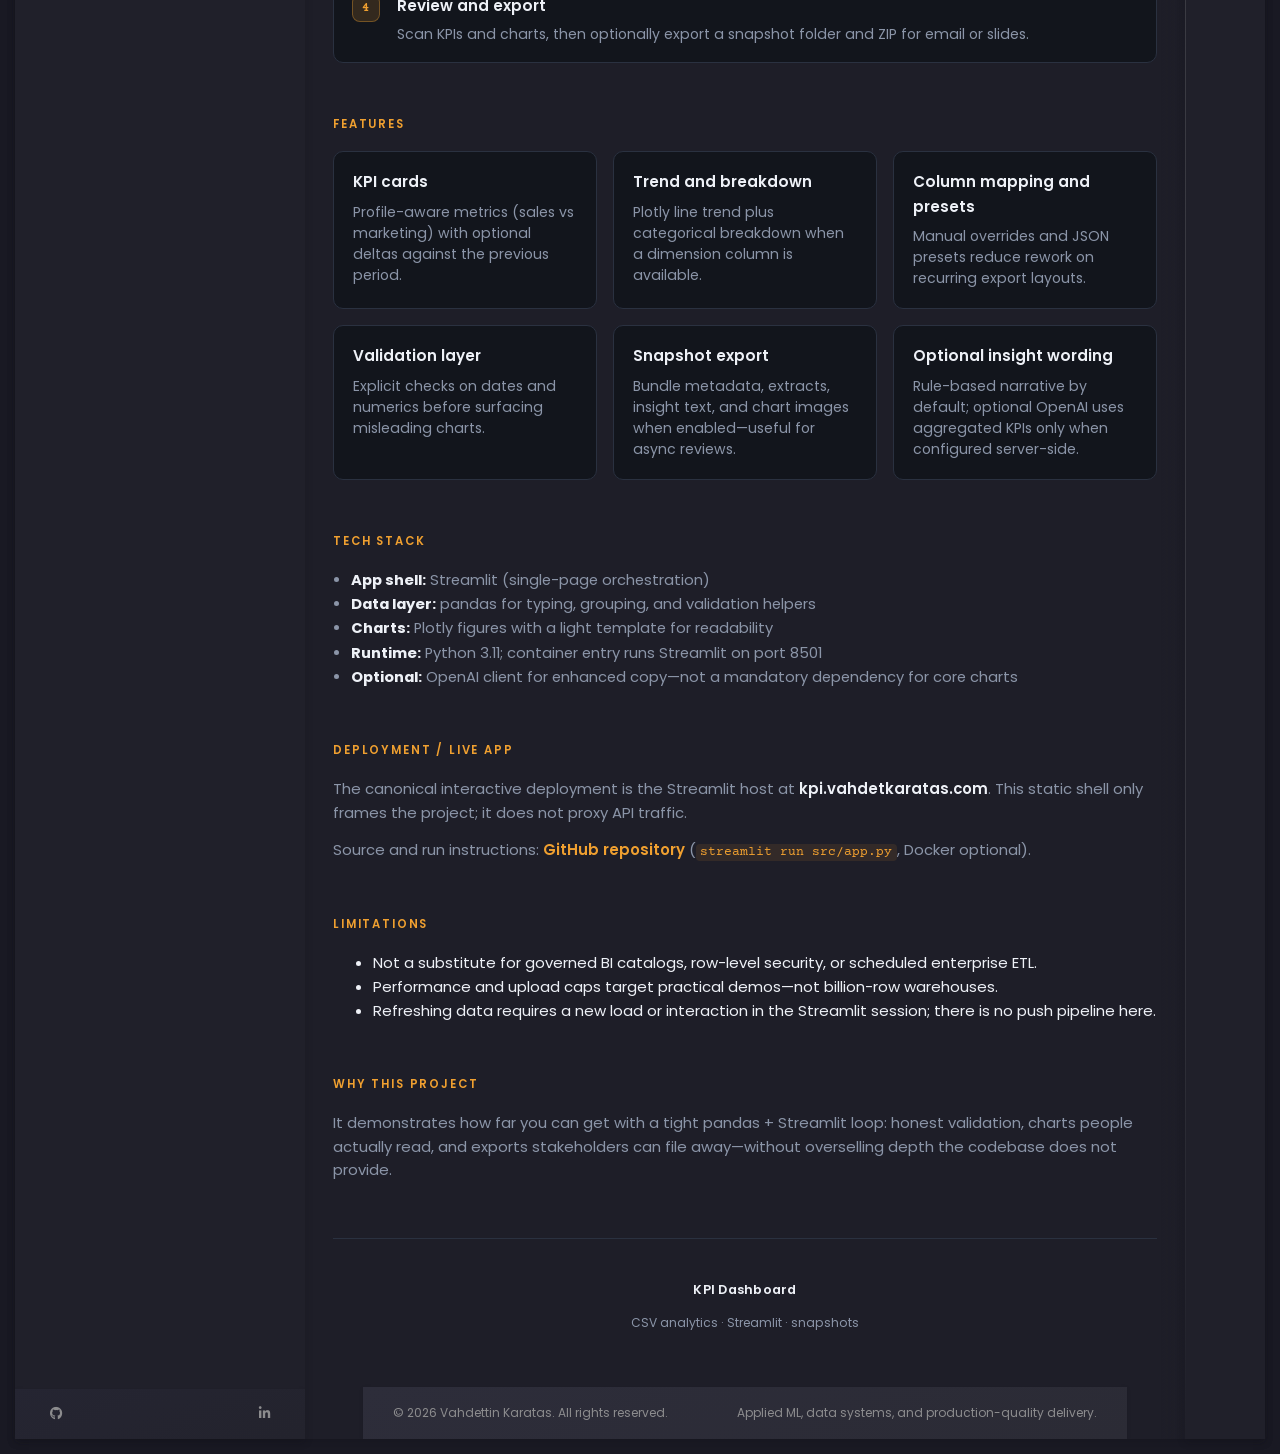
==== commit 42bf2f11: "u2" ====
--- a/layout-shell/index.html
+++ b/layout-shell/index.html
@@ -103,7 +103,7 @@
                     <div class="logo" id="top">KPI <span>Dashboard</span></div>
                     <div class="nav-actions">
                       <a class="btn btn-primary" href="https://github.com/vahdetkaratas/streamlit-kpi-dashboard" target="_blank" rel="noopener noreferrer"><svg viewBox="0 0 24 24" aria-hidden="true"><path d="M12 0C5.37 0 0 5.37 0 12c0 5.31 3.435 9.795 8.205 11.385.6.105.825-.255.825-.57 0-.285-.015-1.23-.015-2.235-3.015.555-3.795-.735-4.035-1.41-.135-.345-.72-1.41-1.23-1.695-.42-.225-1.02-.78-.015-.795.945-.015 1.62.87 1.845 1.23 1.08 1.815 2.805 1.305 3.495.99.105-.78.42-1.305.765-1.605-2.67-.3-5.46-1.335-5.46-5.925 0-1.305.465-2.385 1.23-3.225-.12-.3-.54-1.53.12-3.18 0 0 1.005-.315 3.3 1.23.96-.27 1.98-.405 3-.405s2.04.135 3 .405c2.295-1.56 3.3-1.23 3.3-1.23.66 1.65.24 2.88.12 3.18.765.84 1.23 1.905 1.23 3.225 0 4.605-2.805 5.625-5.475 5.925.435.375.81 1.095.81 2.22 0 1.605-.015 2.895-.015 3.3 0 .315.225.69.825.57A12.02 12.02 0 0024 12c0-6.63-5.37-12-12-12z"/></svg>GitHub</a>
-<a class="btn btn-ghost" href="https://kpi-dashboard-app.vahdetkaratas.com/" target="_blank" rel="noopener noreferrer">Open live app</a>
+<a class="btn btn-ghost" href="https://kpi.vahdetkaratas.com/" target="_blank" rel="noopener noreferrer">Open live app</a>
 <a class="btn btn-ghost" href="https://vahdetkaratas.com/" target="_blank" rel="noopener noreferrer">CV / profile</a>
                     </div>
                   </header>
@@ -115,7 +115,7 @@
                       <p class="hero-lead">End-to-end CSV KPI workflow I can operate and extend: infer or manual column mapping, pandas-backed validation, Plotly trend and breakdown views, optional previous-period deltas, and exportable snapshot bundles for handoff. Scope stays honest—single-page Streamlit, not a BI platform.</p>
                       <div class="hero-cta">
                         <a class="btn btn-primary" href="https://github.com/vahdetkaratas/streamlit-kpi-dashboard" target="_blank" rel="noopener noreferrer"><svg viewBox="0 0 24 24" aria-hidden="true"><path d="M12 0C5.37 0 0 5.37 0 12c0 5.31 3.435 9.795 8.205 11.385.6.105.825-.255.825-.57 0-.285-.015-1.23-.015-2.235-3.015.555-3.795-.735-4.035-1.41-.135-.345-.72-1.41-1.23-1.695-.42-.225-1.02-.78-.015-.795.945-.015 1.62.87 1.845 1.23 1.08 1.815 2.805 1.305 3.495.99.105-.78.42-1.305.765-1.605-2.67-.3-5.46-1.335-5.46-5.925 0-1.305.465-2.385 1.23-3.225-.12-.3-.54-1.53.12-3.18 0 0 1.005-.315 3.3 1.23.96-.27 1.98-.405 3-.405s2.04.135 3 .405c2.295-1.56 3.3-1.23 3.3-1.23.66 1.65.24 2.88.12 3.18.765.84 1.23 1.905 1.23 3.225 0 4.605-2.805 5.625-5.475 5.925.435.375.81 1.095.81 2.22 0 1.605-.015 2.895-.015 3.3 0 .315.225.69.825.57A12.02 12.02 0 0024 12c0-6.63-5.37-12-12-12z"/></svg>GitHub</a>
-<a class="btn btn-ghost" href="https://kpi-dashboard-app.vahdetkaratas.com/" target="_blank" rel="noopener noreferrer">Open live app</a>
+<a class="btn btn-ghost" href="https://kpi.vahdetkaratas.com/" target="_blank" rel="noopener noreferrer">Open live app</a>
 <a class="btn btn-ghost" href="https://vahdetkaratas.com/" target="_blank" rel="noopener noreferrer">CV / profile</a>
                       </div>
                       <p class="hero-note">Static portfolio wrapper; open the Streamlit host to exercise uploads, mapping presets, and exports.</p>
@@ -228,7 +228,7 @@
 <section class="proj-section" aria-labelledby="deploy-heading">
   <h2 id="deploy-heading">Deployment / live app</h2>
   <div class="proj-prose">
-    <p>The canonical interactive deployment is the Streamlit host at <a href="https://kpi-dashboard-app.vahdetkaratas.com/" target="_blank" rel="noopener noreferrer"><strong>kpi-dashboard-app.vahdetkaratas.com</strong></a>. This static shell only frames the project; it does not proxy API traffic.</p>
+    <p>The canonical interactive deployment is the Streamlit host at <a href="https://kpi.vahdetkaratas.com/" target="_blank" rel="noopener noreferrer"><strong>kpi.vahdetkaratas.com</strong></a>. This static shell only frames the project; it does not proxy API traffic.</p>
     <p>Source and run instructions: <a href="https://github.com/vahdetkaratas/streamlit-kpi-dashboard" target="_blank" rel="noopener noreferrer">GitHub repository</a> (<code>streamlit run src/app.py</code>, Docker optional).</p>
   </div>
 </section>
